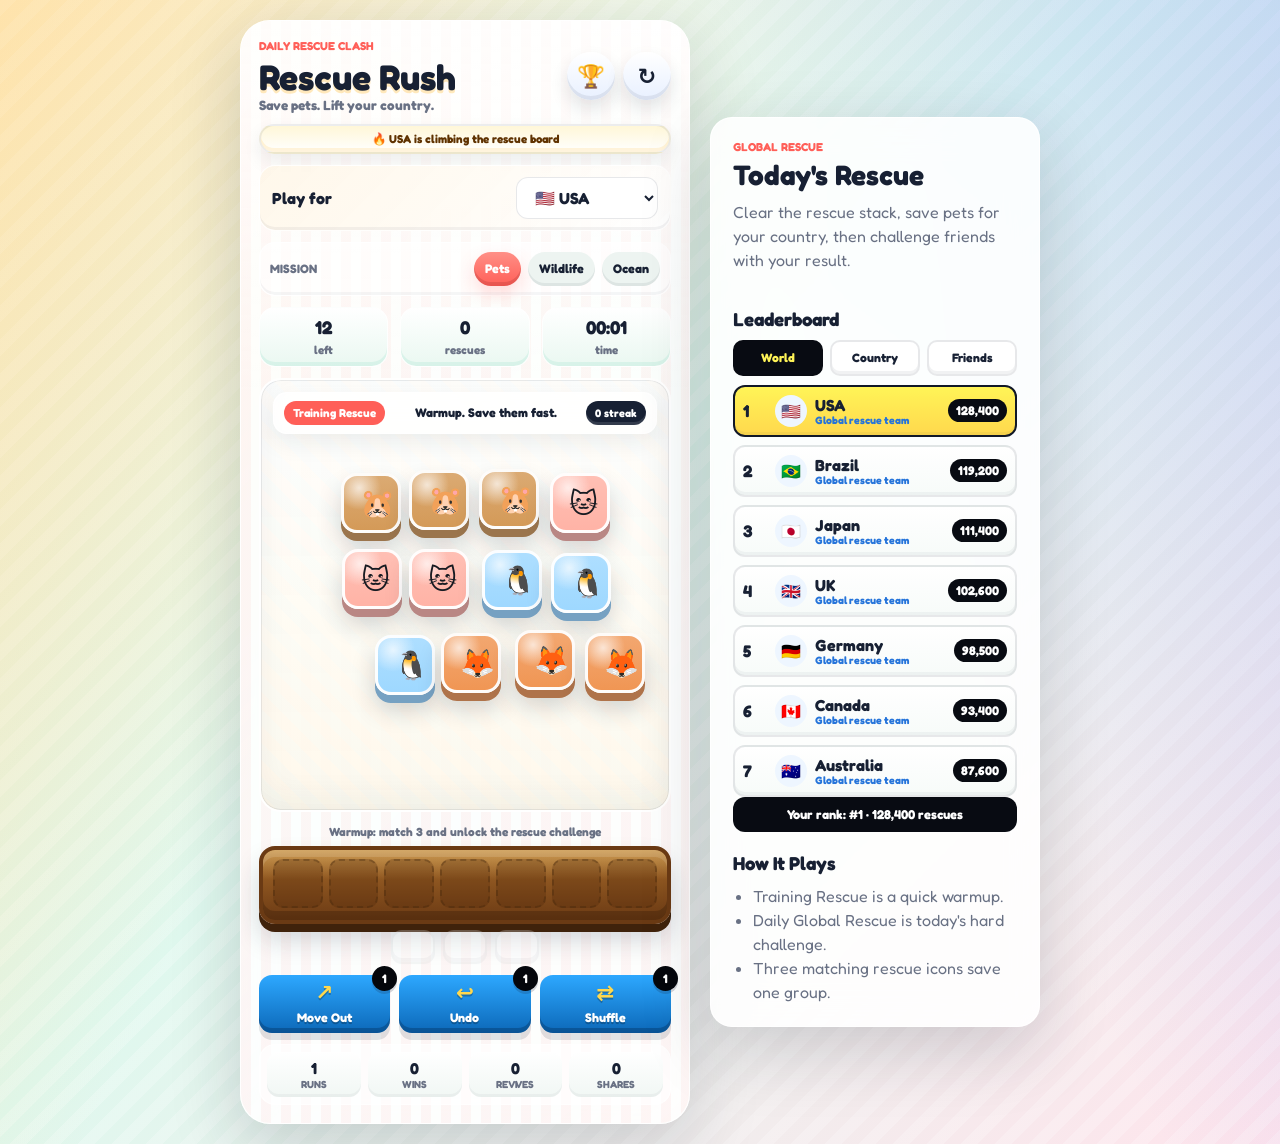
==== index.html @ b9430089 "Add viral rescue game mechanics" ====
<!doctype html>
<html lang="en">
  <head>
    <meta charset="UTF-8" />
    <meta name="viewport" content="width=device-width, initial-scale=1.0" />
    <title>Rescue Rush: Country Clash</title>
    <meta property="og:type" content="website" />
    <meta property="og:title" content="Rescue Rush: Country Clash 🐶🌍" />
    <meta
      property="og:description"
      content="Save the pets. Clear the rescue stack. Can your country rescue the most today?"
    />
    <meta property="og:image" content="https://snack-stack-country-clash.vercel.app/assets/og-preview.png" />
    <meta property="og:url" content="https://snack-stack-country-clash.vercel.app/" />
    <meta property="twitter:card" content="summary_large_image" />
    <meta name="apple-mobile-web-app-capable" content="yes" />
    <meta name="apple-mobile-web-app-status-bar-style" content="black-translucent" />
    <meta name="apple-mobile-web-app-title" content="Rescue Rush" />
    <meta name="theme-color" content="#34495e" />
    <link rel="manifest" href="manifest.webmanifest" />
    <link rel="icon" href="assets/icon.svg" type="image/svg+xml" />
    <link rel="apple-touch-icon" href="assets/icon.svg" />
    <link rel="preconnect" href="https://fonts.googleapis.com" />
    <link rel="preconnect" href="https://fonts.gstatic.com" crossorigin />
    <link href="https://fonts.googleapis.com/css2?family=Fredoka:wght@400;600;700&display=swap" rel="stylesheet" />
    <link rel="stylesheet" href="styles.css?v=15" />
  </head>
  <body>
    <main class="app-shell">
      <section class="screen game-screen" aria-label="Rescue Rush game">
        <header class="top-bar">
          <div class="brand-lockup">
            <p class="eyebrow">Daily Rescue Clash</p>
            <h1>Rescue Rush</h1>
            <p class="tagline">Save pets. Lift your country.</p>
          </div>
          <div class="header-actions">
            <button class="icon-button" id="panelButton" type="button" aria-label="Open leaderboard" title="Leaderboard">
              🏆
            </button>
            <button class="icon-button" id="resetButton" type="button" aria-label="Restart game" title="Restart">
              ↻
            </button>
          </div>
        </header>

        <div class="live-heat" id="socialHeat" aria-live="polite">
          <span>🔥 18,492 players joined today's rescue</span>
        </div>

        <section class="country-panel" aria-label="Choose your country">
          <label for="countrySelect">Play for</label>
          <select id="countrySelect">
            <option value="USA">🇺🇸 USA</option>
            <option value="UK">🇬🇧 UK</option>
            <option value="Canada">🇨🇦 Canada</option>
            <option value="Brazil">🇧🇷 Brazil</option>
            <option value="Japan">🇯🇵 Japan</option>
            <option value="Germany">🇩🇪 Germany</option>
            <option value="Australia">🇦🇺 Australia</option>
          </select>
        </section>

        <section class="preference-panel" aria-label="Choose your rescue mission">
          <span>Mission</span>
          <div class="theme-switcher" id="themeSwitcher">
            <button class="theme-chip active" type="button" data-theme="sweet">Pets</button>
            <button class="theme-chip" type="button" data-theme="fast">Wildlife</button>
            <button class="theme-chip" type="button" data-theme="coffee">Ocean</button>
          </div>
        </section>

        <section class="status-row" aria-label="Game status">
          <div>
            <span id="tilesLeft">0</span>
            <small>left</small>
          </div>
          <div>
            <span id="comboCount">0</span>
            <small>rescues</small>
          </div>
          <div>
            <span id="timer">00:00</span>
            <small>time</small>
          </div>
        </section>

        <section class="board-wrap">
          <div class="board-banner">
            <span id="levelBadge">Training Rescue</span>
            <strong id="boardMood">Rescue stack. Save them all.</strong>
            <em id="streakBadge">0 streak</em>
          </div>
          <div class="board" id="board" aria-label="Game board"></div>
          <div class="match-toast hidden" id="matchToast">Rescue +1</div>
        </section>

        <p class="tray-label" id="trayLabel">Match 3 rescue icons before the stretcher fills</p>
        <section class="tray" id="tray" aria-label="Rescue tray"></section>
        <section class="rescue-bench" id="rescueBench" aria-label="Moved out rescue icons"></section>

        <section class="actions">
          <button class="tool-button" id="moveOutButton" type="button"><span>↗</span>Move Out<em>1</em></button>
          <button class="tool-button" id="undoButton" type="button"><span>↩</span>Undo<em>1</em></button>
          <button class="tool-button" id="shuffleButton" type="button"><span>⇄</span>Shuffle<em>1</em></button>
        </section>

        <section class="metrics-strip" aria-label="Local test metrics">
          <div><strong id="metricRuns">0</strong><span>runs</span></div>
          <div><strong id="metricWins">0</strong><span>wins</span></div>
          <div><strong id="metricRevives">0</strong><span>revives</span></div>
          <div><strong id="metricShares">0</strong><span>shares</span></div>
        </section>
      </section>

      <aside class="screen side-screen" id="sidePanel" aria-label="Leaderboard and rules">
        <button class="drawer-close" id="panelCloseButton" type="button" aria-label="Close leaderboard">×</button>
        <section>
          <p class="eyebrow">Global Rescue</p>
          <h2>Today's Rescue</h2>
          <p class="compact-copy">
            Clear the rescue stack, save pets for your country, then challenge friends with your result.
          </p>
        </section>

        <section>
          <h3>Leaderboard</h3>
          <div class="leaderboard-tabs" id="leaderboardTabs">
            <button class="leader-tab active" type="button" data-board="world">World</button>
            <button class="leader-tab" type="button" data-board="country">Country</button>
            <button class="leader-tab" type="button" data-board="friends">Friends</button>
          </div>
          <ol class="leaderboard" id="leaderboard"></ol>
          <div class="player-rank" id="playerRank">You are climbing...</div>
        </section>

        <section>
          <h3>How It Plays</h3>
          <ul class="rules">
            <li>Training Rescue is a quick warmup.</li>
            <li>Daily Global Rescue is today's hard challenge.</li>
            <li>Three matching rescue icons save one group.</li>
          </ul>
        </section>
      </aside>
    </main>

    <div class="modal hidden" id="resultModal" role="dialog" aria-modal="true" aria-labelledby="resultTitle">
      <div class="modal-card">
        <p class="eyebrow" id="resultKicker">Run Complete</p>
        <h2 id="resultTitle">Nice run</h2>
        <p id="resultCopy"></p>
        <div class="result-stats" id="resultStats"></div>
        <pre id="shareText"></pre>
        <div class="modal-actions">
          <button id="reviveButton" class="btn-premium" type="button">🎬 Free Revive · Clear 3 Slots</button>
          <button id="copyButton" type="button">Copy</button>
          <button id="playAgainButton" type="button">Challenge Again</button>
        </div>
      </div>
    </div>
    <div class="modal hidden" id="toolModal" role="dialog" aria-modal="true" aria-labelledby="toolTitle">
      <div class="modal-card tool-card">
        <p class="eyebrow" id="toolKicker">Rescue Tool</p>
        <h2 id="toolTitle">Get one more save</h2>
        <p id="toolCopy"></p>
        <div class="tool-preview" id="toolPreview"></div>
        <div class="modal-actions">
          <button id="toolRewardButton" class="btn-premium" type="button">🎬 Watch Ad · Get Tool</button>
          <button id="toolShareButton" type="button">Share Instead</button>
          <button id="toolCloseButton" type="button">No Thanks</button>
        </div>
      </div>
    </div>
    <div class="drawer-backdrop hidden" id="drawerBackdrop"></div>

    <audio id="sndTap" src="assets/tap.wav" preload="auto"></audio>
    <audio id="sndMatch" src="assets/match.wav" preload="auto"></audio>
    <audio id="sndFail" src="assets/fail.wav" preload="auto"></audio>
    <script src="game.js?v=15"></script>
  </body>
</html>
---- styles.css ----
:root {
  color-scheme: light;
  --ink: #172033;
  --muted: #697184;
  --paper: #fff7e9;
  --panel: #ffffff;
  --line: rgba(23, 32, 51, 0.11);
  --mint: #4ec4a0;
  --tomato: #ff5f58;
  --blue: #5577ff;
  --grape: #8b5cf6;
  --gold: #ffc247;
  --shadow: 0 22px 70px rgba(22, 30, 46, 0.18);
  font-family:
    "Fredoka", Inter, ui-sans-serif, system-ui, -apple-system, BlinkMacSystemFont, "Segoe UI", sans-serif;
}

* {
  box-sizing: border-box;
}

body {
  min-height: 100vh;
  margin: 0;
  background:
    linear-gradient(115deg, rgba(255, 194, 71, 0.3), transparent 34%),
    linear-gradient(245deg, rgba(85, 119, 255, 0.22), transparent 36%),
    repeating-linear-gradient(135deg, rgba(255, 255, 255, 0.22) 0 12px, transparent 12px 24px),
    linear-gradient(135deg, #fff1d6 0%, #dff8ee 46%, #ffe4ec 100%);
  color: var(--ink);
}

button,
select {
  font: inherit;
}

button {
  border: 0;
  border-radius: 12px;
  background: var(--ink);
  color: white;
  cursor: pointer;
  min-height: 42px;
  padding: 0 16px;
  font-weight: 800;
}

button:active {
  transform: translateY(1px);
}

.app-shell {
  width: min(860px, 100%);
  min-height: 100vh;
  margin: 0 auto;
  padding: 20px;
  display: grid;
  grid-template-columns: minmax(320px, 450px) minmax(280px, 330px);
  gap: 20px;
  align-items: center;
  justify-content: center;
}

.screen {
  background: rgba(255, 255, 255, 0.88);
  border: 1px solid rgba(255, 255, 255, 0.96);
  box-shadow: var(--shadow);
  backdrop-filter: blur(18px);
}

.game-screen {
  width: min(450px, 100%);
  min-height: 730px;
  border-radius: 30px;
  padding: 18px;
  display: flex;
  flex-direction: column;
  gap: 11px;
  position: relative;
  overflow: hidden;
}

.game-screen::before {
  content: "";
  position: absolute;
  inset: 0;
  background:
    linear-gradient(180deg, rgba(255, 255, 255, 0.72), transparent 34%),
    repeating-linear-gradient(90deg, rgba(255, 95, 88, 0.05) 0 10px, transparent 10px 20px);
  pointer-events: none;
}

.side-screen {
  border-radius: 22px;
  padding: 22px;
  display: grid;
  gap: 20px;
  position: relative;
}

.game-screen > *,
.side-screen > * {
  position: relative;
}

.top-bar,
.country-panel,
.preference-panel,
.status-row,
.actions,
.modal-actions {
  display: flex;
  align-items: center;
  justify-content: space-between;
  gap: 12px;
}

.header-actions {
  display: flex;
  gap: 8px;
  align-items: center;
}

.eyebrow {
  margin: 0 0 4px;
  color: var(--tomato);
  font-size: 0.72rem;
  font-weight: 900;
  letter-spacing: 0;
  text-transform: uppercase;
}

h1,
h2,
h3,
p {
  margin-top: 0;
}

h1 {
  margin-bottom: 0;
  font-size: 2.22rem;
  line-height: 1;
  letter-spacing: 0;
  text-shadow: 0 3px 0 rgba(255, 194, 71, 0.36);
}

h2 {
  margin-bottom: 8px;
  font-size: 1.75rem;
}

h3 {
  margin-bottom: 10px;
}

.compact-copy,
.rules {
  color: var(--muted);
  line-height: 1.5;
}

.brand-lockup {
  display: grid;
  gap: 2px;
}

.tagline {
  margin: 0;
  color: var(--muted);
  font-weight: 800;
  font-size: 0.84rem;
}

.live-heat {
  min-height: 30px;
  border: 2px solid rgba(23, 32, 51, 0.08);
  border-radius: 999px;
  background: linear-gradient(180deg, #fff7d8, #ffffff);
  box-shadow: inset 0 -4px 0 rgba(255, 194, 71, 0.18), 0 8px 18px rgba(23, 32, 51, 0.08);
  color: #5f3200;
  display: grid;
  place-items: center;
  font-size: 0.72rem;
  font-weight: 950;
}

.live-heat.pop {
  animation: badge-pop 420ms ease-out;
}

.icon-button {
  width: 48px;
  min-height: 48px;
  padding: 0;
  border-radius: 50%;
  background: linear-gradient(180deg, #ffffff, #e8f0ff);
  box-shadow: inset 0 -4px 0 rgba(23, 32, 51, 0.08), 0 9px 18px rgba(23, 32, 51, 0.12);
  color: var(--ink);
  font-size: 1.4rem;
}

.drawer-close {
  display: none;
}

.country-panel {
  padding: 11px 12px;
  border: 1px solid rgba(255, 255, 255, 0.86);
  border-radius: 16px;
  background: linear-gradient(135deg, rgba(255, 247, 233, 0.95), rgba(255, 255, 255, 0.9));
  box-shadow: inset 0 -3px 0 rgba(23, 32, 51, 0.05);
  font-weight: 800;
}

.preference-panel {
  padding: 9px 10px;
  border-radius: 16px;
  background: rgba(255, 255, 255, 0.58);
  border: 1px solid rgba(255, 255, 255, 0.86);
  box-shadow: inset 0 -3px 0 rgba(23, 32, 51, 0.04);
}

.preference-panel span {
  color: var(--muted);
  font-size: 0.76rem;
  font-weight: 900;
  text-transform: uppercase;
}

.theme-switcher {
  min-width: 0;
  display: flex;
  gap: 7px;
  justify-content: flex-end;
  flex-wrap: wrap;
}

.theme-chip {
  min-height: 34px;
  border-radius: 999px;
  padding: 0 11px;
  background: #edf4f1;
  color: var(--ink);
  box-shadow: inset 0 -3px 0 rgba(23, 32, 51, 0.07);
  font-size: 0.78rem;
}

.theme-chip.active {
  background: linear-gradient(180deg, #ff8f86, var(--tomato));
  color: white;
  box-shadow: inset 0 -4px 0 rgba(111, 24, 24, 0.16), 0 8px 18px rgba(255, 95, 88, 0.22);
}

.country-panel select {
  border: 1px solid rgba(23, 32, 51, 0.1);
  border-radius: 12px;
  background: white;
  color: var(--ink);
  min-height: 42px;
  padding: 0 14px;
  font-weight: 800;
}

.status-row {
  display: grid;
  grid-template-columns: repeat(3, 1fr);
}

.status-row div {
  border-radius: 16px;
  background: linear-gradient(180deg, #ffffff, #eaf8f1);
  border: 1px solid rgba(255, 255, 255, 0.86);
  box-shadow: inset 0 -4px 0 rgba(78, 196, 160, 0.12);
  padding: 8px 6px;
  text-align: center;
}

.status-row span {
  display: block;
  font-size: 1.15rem;
  font-weight: 900;
}

.status-row small {
  color: var(--muted);
  font-size: 0.72rem;
  font-weight: 800;
}

.board-wrap {
  flex: 1;
  min-height: 0;
  border-radius: 22px;
  background:
    linear-gradient(180deg, rgba(255, 255, 255, 0.9), rgba(255, 250, 239, 0.86)),
    repeating-linear-gradient(45deg, rgba(255, 194, 71, 0.2) 0 12px, rgba(78, 196, 160, 0.16) 12px 24px);
  border: 2px solid rgba(255, 255, 255, 0.96);
  box-shadow:
    inset 0 0 0 1px rgba(23, 32, 51, 0.08),
    inset 0 -14px 30px rgba(23, 32, 51, 0.05);
  overflow: hidden;
  position: relative;
}

.board-wrap.matching {
  animation: board-bump 260ms ease-out;
}

.board {
  position: relative;
  width: 100%;
  height: 100%;
  min-height: 430px;
  padding-top: 38px;
}

.board-banner {
  position: absolute;
  top: 12px;
  left: 12px;
  right: 12px;
  z-index: 20;
  display: flex;
  align-items: center;
  justify-content: space-between;
  gap: 10px;
  border-radius: 14px;
  background: rgba(255, 255, 255, 0.78);
  border: 1px solid rgba(255, 255, 255, 0.95);
  box-shadow: 0 8px 24px rgba(23, 32, 51, 0.08);
  padding: 8px 10px;
  backdrop-filter: blur(12px);
}

.board-banner span {
  border-radius: 999px;
  background: var(--tomato);
  color: white;
  padding: 5px 9px;
  font-size: 0.72rem;
  font-weight: 900;
}

.board-banner strong {
  min-width: 0;
  color: var(--ink);
  font-size: 0.78rem;
  line-height: 1.1;
}

.board-banner em {
  flex: 0 0 auto;
  border-radius: 999px;
  background: #172033;
  color: white;
  padding: 5px 9px;
  font-size: 0.68rem;
  font-style: normal;
  font-weight: 900;
  box-shadow: inset 0 -3px 0 rgba(255, 255, 255, 0.12);
}

.board-banner em.hot {
  background: linear-gradient(180deg, #8b5cf6, #5577ff);
  animation: badge-pop 420ms ease-out;
}

.tile {
  position: absolute;
  width: 60px;
  height: 60px;
  border: 3px solid rgba(255, 255, 255, 0.96);
  border-radius: 16px;
  display: grid;
  place-items: center;
  background:
    radial-gradient(circle at 28% 22%, rgba(255, 255, 255, 0.72), transparent 22px),
    linear-gradient(180deg, color-mix(in srgb, var(--tile-color), #ffffff 16%), var(--tile-color));
  box-shadow:
    0 8px 0 color-mix(in srgb, var(--tile-color), #172033 30%),
    0 15px 24px rgba(29, 39, 54, 0.2);
  color: #171b22;
  font-size: 1.75rem;
  user-select: none;
  transition:
    transform 160ms ease,
    opacity 160ms ease,
    filter 160ms ease,
    box-shadow 160ms ease;
}

.tile.picked {
  animation: picked 220ms ease-out;
}

.tile:not(.blocked) {
  cursor: pointer;
}

.tile:not(.blocked):hover {
  transform: translateY(-6px) scale(1.04) rotate(-1deg);
}

.tile.blocked {
  filter: saturate(0.5);
  opacity: 0.38;
}

.tile.hint {
  animation: pulse 700ms ease-in-out 2;
}

.tile.hot {
  animation: hot-tile 1250ms ease-in-out infinite;
}

.tile.endgame {
  opacity: 1;
  filter: saturate(1.08);
  transform: scale(1.04);
}

.match-toast {
  position: absolute;
  left: 50%;
  bottom: 104px;
  z-index: 40;
  transform: translateX(-50%);
  border-radius: 999px;
  background: linear-gradient(180deg, #ffffff, #fff3cf);
  color: #5f3200;
  box-shadow: 0 12px 30px rgba(23, 32, 51, 0.16);
  border: 1px solid rgba(255, 255, 255, 0.9);
  padding: 9px 16px;
  font-weight: 950;
  pointer-events: none;
  animation: toast-pop 900ms ease both;
}

.match-toast.hidden {
  display: none;
}

.burst {
  position: absolute;
  left: 50%;
  top: 56%;
  z-index: 35;
  transform: translate(-50%, -50%);
  pointer-events: none;
  font-size: 1.3rem;
  animation: burst-float 720ms ease-out forwards;
}

.tray {
  min-height: 78px;
  border: 4px solid #6a3a14;
  border-radius: 16px;
  background:
    linear-gradient(180deg, rgba(255, 222, 139, 0.42), transparent 42%),
    linear-gradient(180deg, #a86b2a, #6b3a14);
  padding: 9px 10px;
  display: grid;
  grid-template-columns: repeat(7, 1fr);
  gap: 6px;
  box-shadow:
    inset 0 7px 0 rgba(255, 255, 255, 0.12),
    inset 0 -9px 0 rgba(42, 20, 4, 0.28),
    0 8px 0 #3f220b,
    0 16px 26px rgba(23, 32, 51, 0.18);
  transition:
    border-color 180ms ease,
    box-shadow 180ms ease,
    transform 180ms ease;
}

.tray.warm {
  border-color: rgba(255, 194, 71, 0.72);
  box-shadow: inset 0 4px 18px rgba(23, 32, 51, 0.06), 0 0 0 4px rgba(255, 194, 71, 0.18);
}

.tray.danger {
  border-color: rgba(255, 95, 88, 0.85);
  box-shadow: inset 0 4px 18px rgba(23, 32, 51, 0.06), 0 0 0 5px rgba(255, 95, 88, 0.18);
  animation: tray-warning 760ms ease-in-out infinite;
}

.tray-label {
  margin: 1px 2px -4px;
  color: var(--muted);
  font-size: 0.74rem;
  font-weight: 900;
  text-align: center;
}

.tray-slot {
  min-width: 0;
  border: 2px dashed rgba(63, 34, 11, 0.32);
  border-radius: 10px;
  background: rgba(74, 35, 8, 0.26);
  display: grid;
  place-items: center;
  aspect-ratio: 1;
}

.tray-tile {
  width: 100%;
  height: 100%;
  border-radius: 12px;
  display: grid;
  place-items: center;
  background:
    radial-gradient(circle at 30% 22%, rgba(255, 255, 255, 0.72), transparent 18px),
    var(--tile-color);
  box-shadow: inset 0 -4px 0 rgba(23, 32, 51, 0.12);
  font-size: 1.45rem;
  font-weight: 900;
}

.rescue-bench {
  min-height: 34px;
  margin-top: -5px;
  display: grid;
  grid-template-columns: repeat(3, 44px);
  justify-content: center;
  gap: 8px;
  opacity: 0.42;
}

.rescue-bench.active {
  opacity: 1;
}

.bench-slot {
  width: 44px;
  height: 34px;
  border-radius: 11px;
  border: 2px solid rgba(23, 32, 51, 0.1);
  background: rgba(255, 255, 255, 0.64);
  display: grid;
  place-items: center;
  box-shadow: inset 0 -4px 0 rgba(23, 32, 51, 0.08);
  font-size: 1.25rem;
}

.actions {
  display: grid;
  grid-template-columns: repeat(3, 1fr);
  gap: 9px;
}

.tool-button {
  min-height: 58px;
  padding: 5px 4px;
  border-radius: 13px;
  background: linear-gradient(180deg, #2da8ff, #0c68b8);
  box-shadow: inset 0 -5px 0 rgba(0, 42, 83, 0.34), 0 7px 0 rgba(23, 32, 51, 0.12);
  display: grid;
  place-items: center;
  gap: 1px;
  font-size: 0.78rem;
  text-shadow: 0 2px 0 rgba(0, 0, 0, 0.24);
  position: relative;
}

.tool-button span {
  font-size: 1.35rem;
  line-height: 1;
  color: #ffd84d;
}

.tool-button em {
  position: absolute;
  top: -9px;
  right: -7px;
  width: 25px;
  height: 25px;
  display: grid;
  place-items: center;
  border-radius: 50%;
  background: #05070c;
  color: white;
  font-size: 0.76rem;
  font-style: normal;
  box-shadow: 0 3px 0 rgba(23, 32, 51, 0.18);
}

.tool-button.empty {
  filter: saturate(0.68);
}

.metrics-strip {
  display: grid;
  grid-template-columns: repeat(4, 1fr);
  gap: 7px;
  border-radius: 16px;
  background: rgba(255, 255, 255, 0.62);
  border: 1px solid rgba(255, 255, 255, 0.86);
  padding: 7px;
}

.metrics-strip div {
  min-width: 0;
  border-radius: 12px;
  background: linear-gradient(180deg, #ffffff, #f1f7f4);
  padding: 7px 4px;
  text-align: center;
  box-shadow: inset 0 -3px 0 rgba(23, 32, 51, 0.04);
}

.metrics-strip strong {
  display: block;
  font-size: 0.98rem;
}

.metrics-strip span {
  display: block;
  color: var(--muted);
  font-size: 0.64rem;
  font-weight: 950;
  text-transform: uppercase;
}

.leaderboard-tabs {
  display: grid;
  grid-template-columns: repeat(3, 1fr);
  gap: 7px;
  margin-bottom: 9px;
}

.leader-tab {
  min-height: 36px;
  padding: 0 8px;
  border: 2px solid rgba(23, 32, 51, 0.1);
  border-radius: 10px;
  background: white;
  color: var(--ink);
  box-shadow: inset 0 -3px 0 rgba(23, 32, 51, 0.06);
  font-size: 0.76rem;
}

.leader-tab.active {
  background: #080b12;
  color: #fff457;
  border-color: #080b12;
}

.leaderboard {
  display: grid;
  gap: 8px;
  margin: 0;
  padding: 0;
  list-style: none;
}

.leaderboard li {
  display: grid;
  grid-template-columns: 1fr auto;
  gap: 10px;
  border: 2px solid rgba(23, 32, 51, 0.1);
  border-radius: 12px;
  padding: 8px;
  background: linear-gradient(180deg, white, #f7fbf9);
  box-shadow: inset 0 -3px 0 rgba(23, 32, 51, 0.04);
  font-weight: 850;
}

.leaderboard li.you {
  background: linear-gradient(180deg, #fff457, #ffd84d);
  border-color: #111827;
}

.leaderboard strong {
  min-width: 0;
  display: grid;
  grid-template-columns: 26px 34px 1fr;
  align-items: center;
  gap: 6px;
}

.leaderboard b {
  font-size: 1.05rem;
}

.leaderboard i {
  width: 32px;
  height: 32px;
  display: grid;
  place-items: center;
  border-radius: 50%;
  background: #eef6ff;
  font-style: normal;
}

.leaderboard small {
  display: block;
  color: #2574da;
  font-size: 0.66rem;
  line-height: 1.1;
}

.leaderboard em {
  align-self: center;
  border-radius: 999px;
  background: #080b12;
  color: white;
  padding: 4px 8px;
  font-style: normal;
  font-size: 0.78rem;
}

.player-rank {
  border-radius: 12px;
  background: #080b12;
  color: white;
  padding: 10px 12px;
  font-size: 0.8rem;
  font-weight: 900;
  text-align: center;
}

.rules {
  margin: 0;
  padding-left: 20px;
}

.modal {
  position: fixed;
  inset: 0;
  z-index: 120;
  background: rgba(18, 24, 34, 0.48);
  display: grid;
  place-items: center;
  padding: 18px;
}

.modal.hidden {
  display: none;
}

.modal-card {
  width: min(420px, 100%);
  border-radius: 22px;
  background: white;
  box-shadow: var(--shadow);
  padding: 22px;
  border: 1px solid rgba(255, 255, 255, 0.9);
}

.tool-card {
  border: 4px solid #111827;
}

.tool-preview {
  min-height: 72px;
  margin: 12px 0;
  border-radius: 16px;
  background: linear-gradient(180deg, #fff7d8, #ffffff);
  border: 2px solid rgba(23, 32, 51, 0.12);
  display: grid;
  place-items: center;
  color: #111827;
  font-size: 1.4rem;
  font-weight: 950;
}

.modal-card pre {
  overflow: auto;
  white-space: pre-wrap;
  border-radius: 10px;
  background: #f1f5f4;
  padding: 12px;
  color: #1d2736;
  font: 800 0.9rem/1.45 ui-monospace, SFMono-Regular, Menlo, Consolas, monospace;
}

.result-stats {
  display: grid;
  grid-template-columns: repeat(3, 1fr);
  gap: 8px;
  margin: 12px 0;
}

.result-stats div {
  border-radius: 12px;
  background: linear-gradient(180deg, #ffffff, #edf7f2);
  border: 1px solid rgba(23, 32, 51, 0.08);
  padding: 9px 6px;
  text-align: center;
}

.result-stats strong {
  display: block;
  font-size: 1rem;
}

.result-stats span {
  color: var(--muted);
  font-size: 0.7rem;
  font-weight: 900;
}

.modal-actions {
  display: grid;
  grid-template-columns: 1fr 1fr;
}

.btn-premium {
  grid-column: 1 / -1;
  min-height: 50px;
  background: linear-gradient(180deg, #ffdf76, #ff8f43);
  color: #251205;
  box-shadow: inset 0 -5px 0 rgba(116, 53, 0, 0.2), 0 12px 26px rgba(255, 143, 67, 0.25);
}

.btn-premium:disabled {
  cursor: wait;
  filter: saturate(0.7);
  opacity: 0.86;
}

.drawer-backdrop {
  display: none;
}

@keyframes pulse {
  50% {
    transform: translateY(-7px) scale(1.08);
    box-shadow: 0 0 0 5px rgba(240, 108, 85, 0.22), 0 15px 28px rgba(29, 39, 54, 0.2);
  }
}

@keyframes hot-tile {
  0%,
  100% {
    transform: translateY(0) scale(1);
    box-shadow:
      0 8px 0 color-mix(in srgb, var(--tile-color), #172033 30%),
      0 15px 24px rgba(29, 39, 54, 0.2);
  }
  50% {
    transform: translateY(-7px) scale(1.06);
    box-shadow:
      0 8px 0 color-mix(in srgb, var(--tile-color), #172033 30%),
      0 0 0 5px rgba(255, 194, 71, 0.32),
      0 18px 30px rgba(29, 39, 54, 0.2);
  }
}

@keyframes tray-warning {
  50% {
    transform: translateY(-1px);
  }
}

@keyframes badge-pop {
  35% {
    transform: scale(1.12);
  }
}

@keyframes picked {
  40% {
    transform: translateY(-8px) scale(1.12);
  }
}

@keyframes toast-pop {
  0% {
    opacity: 0;
    transform: translate(-50%, 12px) scale(0.86);
  }
  18%,
  70% {
    opacity: 1;
    transform: translate(-50%, 0) scale(1);
  }
  100% {
    opacity: 0;
    transform: translate(-50%, -14px) scale(0.96);
  }
}

@keyframes board-bump {
  35% {
    transform: scale(1.012);
  }
}

@keyframes burst-float {
  0% {
    opacity: 0;
    transform: translate(-50%, 8px) scale(0.6) rotate(-8deg);
  }
  22% {
    opacity: 1;
  }
  100% {
    opacity: 0;
    transform: translate(calc(-50% + var(--burst-x)), -82px) scale(1.16) rotate(16deg);
  }
}

@media (max-width: 820px) {
  .app-shell {
    min-height: auto;
    padding: 10px;
    grid-template-columns: 1fr;
    align-items: start;
    justify-items: center;
  }

  .game-screen {
    min-height: calc(100vh - 20px);
    border-radius: 20px;
    gap: 8px;
  }

  .board {
    min-height: 350px;
  }

  .metrics-strip {
    display: none;
  }

  .tray {
    min-height: 68px;
    padding: 7px 8px;
  }

  .tool-button {
    min-height: 52px;
  }

  .side-screen {
    position: fixed;
    inset: auto 10px 10px 10px;
    z-index: 80;
    max-height: min(72vh, 620px);
    overflow: auto;
    border-radius: 20px;
    transform: translateY(calc(100% + 24px));
    transition: transform 220ms ease;
  }

  .side-screen.open {
    transform: translateY(0);
  }

  .drawer-close {
    position: absolute;
    top: 12px;
    right: 12px;
    display: grid;
    place-items: center;
    width: 38px;
    min-height: 38px;
    padding: 0;
    border-radius: 50%;
    background: #eef4f1;
    color: var(--ink);
    font-size: 1.4rem;
  }

  .drawer-backdrop {
    position: fixed;
    inset: 0;
    z-index: 70;
    display: block;
    background: rgba(18, 24, 34, 0.34);
  }

  .drawer-backdrop.hidden {
    display: none;
  }
}

@media (max-width: 390px) {
  .game-screen {
    padding: 12px;
  }

  h1 {
    font-size: 1.65rem;
  }

  .tile {
    width: 50px;
    height: 50px;
    font-size: 1.45rem;
  }

  .preference-panel {
    align-items: flex-start;
    flex-direction: column;
  }

  .theme-switcher {
    width: 100%;
    justify-content: flex-start;
  }
}
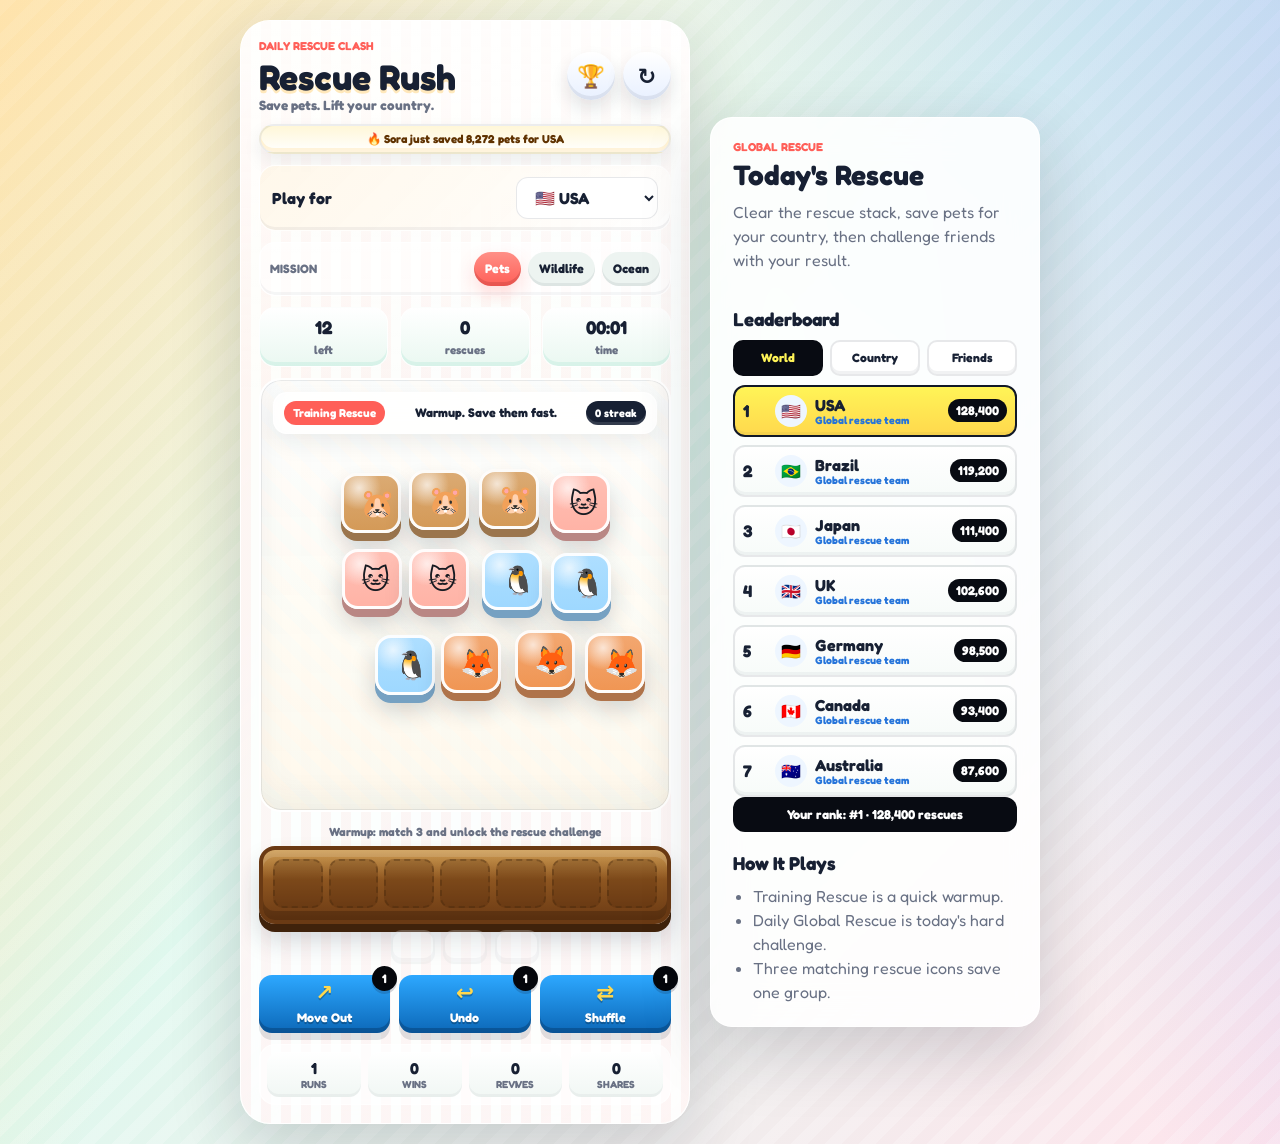
==== commit c64d8ff7: "Make daily rescue level much harder" ====
--- a/index.html
+++ b/index.html
@@ -23,7 +23,7 @@
     <link rel="preconnect" href="https://fonts.googleapis.com" />
     <link rel="preconnect" href="https://fonts.gstatic.com" crossorigin />
     <link href="https://fonts.googleapis.com/css2?family=Fredoka:wght@400;600;700&display=swap" rel="stylesheet" />
-    <link rel="stylesheet" href="styles.css?v=15" />
+    <link rel="stylesheet" href="styles.css?v=16" />
   </head>
   <body>
     <main class="app-shell">
@@ -177,6 +177,6 @@
     <audio id="sndTap" src="assets/tap.wav" preload="auto"></audio>
     <audio id="sndMatch" src="assets/match.wav" preload="auto"></audio>
     <audio id="sndFail" src="assets/fail.wav" preload="auto"></audio>
-    <script src="game.js?v=15"></script>
+    <script src="game.js?v=16"></script>
   </body>
 </html>
--- a/styles.css
+++ b/styles.css
@@ -422,6 +422,22 @@
   transform: scale(1.04);
 }
 
+.hard-board .tile {
+  width: 52px;
+  height: 52px;
+  border-radius: 13px;
+  font-size: 1.42rem;
+  border-width: 2px;
+  box-shadow:
+    0 7px 0 color-mix(in srgb, var(--tile-color), #172033 34%),
+    0 12px 18px rgba(29, 39, 54, 0.2);
+}
+
+.hard-board .tile.blocked {
+  opacity: 0.5;
+  filter: saturate(0.45) brightness(0.82);
+}
+
 .match-toast {
   position: absolute;
   left: 50%;
@@ -919,7 +935,7 @@
   }
 
   .board {
-    min-height: 350px;
+    min-height: 390px;
   }
 
   .metrics-strip {
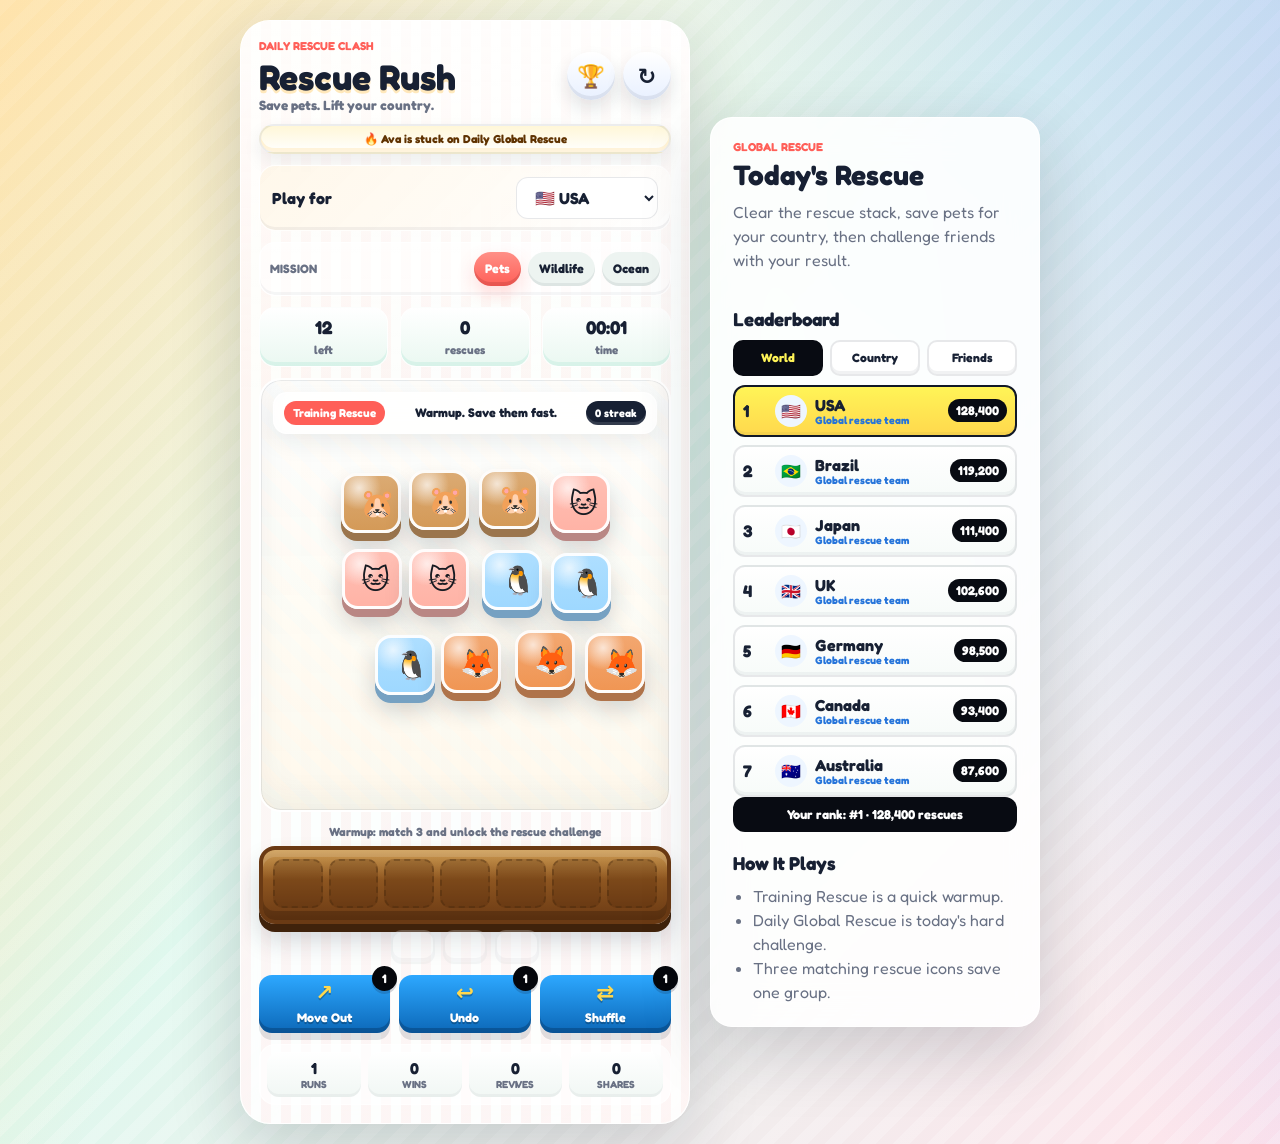
==== commit 4ee1cf9d: "Bury matches deeper in daily rescue" ====
--- a/index.html
+++ b/index.html
@@ -23,7 +23,7 @@
     <link rel="preconnect" href="https://fonts.googleapis.com" />
     <link rel="preconnect" href="https://fonts.gstatic.com" crossorigin />
     <link href="https://fonts.googleapis.com/css2?family=Fredoka:wght@400;600;700&display=swap" rel="stylesheet" />
-    <link rel="stylesheet" href="styles.css?v=16" />
+    <link rel="stylesheet" href="styles.css?v=17" />
   </head>
   <body>
     <main class="app-shell">
@@ -177,6 +177,6 @@
     <audio id="sndTap" src="assets/tap.wav" preload="auto"></audio>
     <audio id="sndMatch" src="assets/match.wav" preload="auto"></audio>
     <audio id="sndFail" src="assets/fail.wav" preload="auto"></audio>
-    <script src="game.js?v=16"></script>
+    <script src="game.js?v=17"></script>
   </body>
 </html>
--- a/styles.css
+++ b/styles.css
@@ -423,10 +423,10 @@
 }
 
 .hard-board .tile {
-  width: 52px;
-  height: 52px;
-  border-radius: 13px;
-  font-size: 1.42rem;
+  width: 48px;
+  height: 48px;
+  border-radius: 12px;
+  font-size: 1.3rem;
   border-width: 2px;
   box-shadow:
     0 7px 0 color-mix(in srgb, var(--tile-color), #172033 34%),
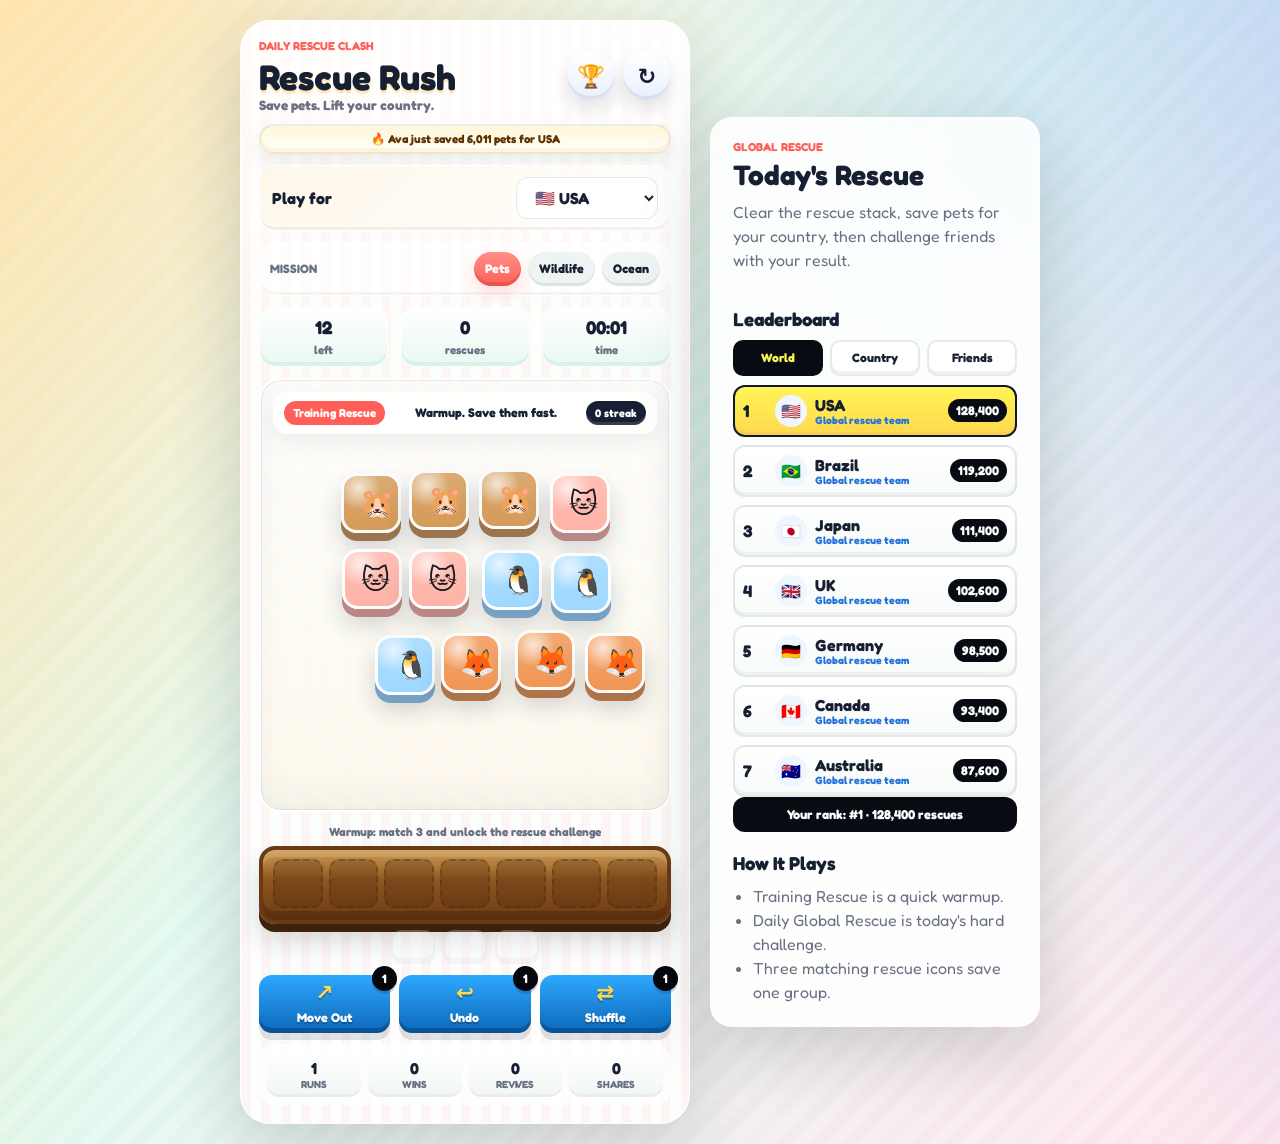
==== commit 2ce522ad: "Add TikTok test analytics hooks" ====
--- a/index.html
+++ b/index.html
@@ -23,7 +23,16 @@
     <link rel="preconnect" href="https://fonts.googleapis.com" />
     <link rel="preconnect" href="https://fonts.gstatic.com" crossorigin />
     <link href="https://fonts.googleapis.com/css2?family=Fredoka:wght@400;600;700&display=swap" rel="stylesheet" />
-    <link rel="stylesheet" href="styles.css?v=17" />
+    <link rel="stylesheet" href="styles.css?v=18" />
+    <script>
+      window.RESCUE_ANALYTICS_CONFIG = {
+        posthogKey: "",
+        posthogHost: "https://us.i.posthog.com",
+        tiktokPixelId: "",
+        debug: true
+      };
+    </script>
+    <script src="analytics.js?v=18"></script>
   </head>
   <body>
     <main class="app-shell">
@@ -177,6 +186,6 @@
     <audio id="sndTap" src="assets/tap.wav" preload="auto"></audio>
     <audio id="sndMatch" src="assets/match.wav" preload="auto"></audio>
     <audio id="sndFail" src="assets/fail.wav" preload="auto"></audio>
-    <script src="game.js?v=17"></script>
+    <script src="game.js?v=18"></script>
   </body>
 </html>
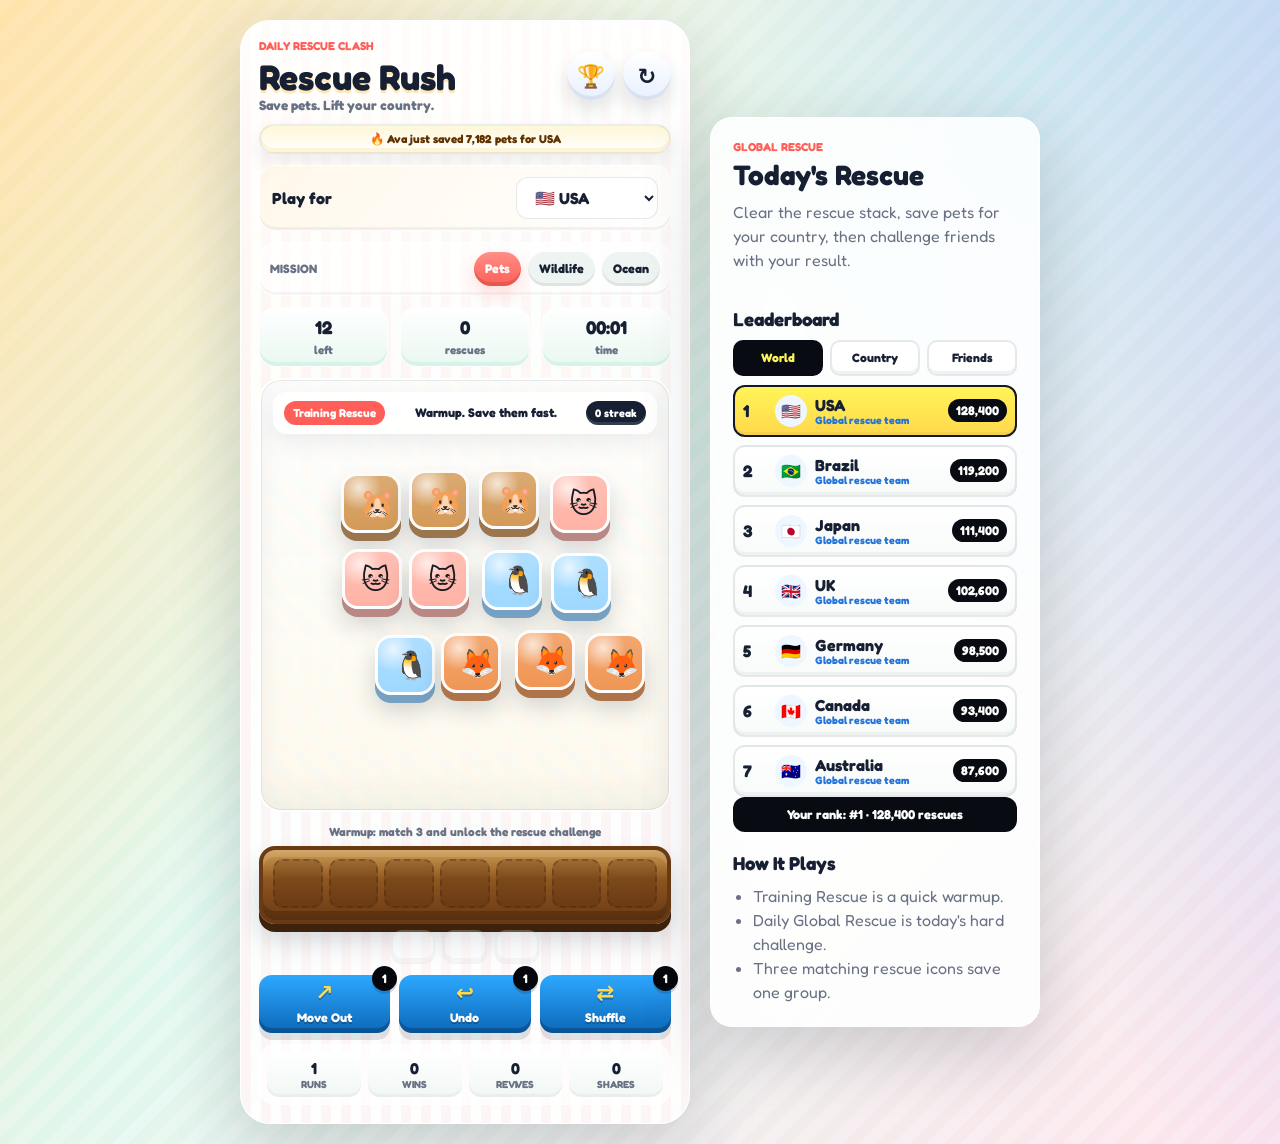
==== commit 285c36a9: "Connect PostHog project analytics" ====
--- a/index.html
+++ b/index.html
@@ -23,16 +23,16 @@
     <link rel="preconnect" href="https://fonts.googleapis.com" />
     <link rel="preconnect" href="https://fonts.gstatic.com" crossorigin />
     <link href="https://fonts.googleapis.com/css2?family=Fredoka:wght@400;600;700&display=swap" rel="stylesheet" />
-    <link rel="stylesheet" href="styles.css?v=18" />
+    <link rel="stylesheet" href="styles.css?v=19" />
     <script>
       window.RESCUE_ANALYTICS_CONFIG = {
-        posthogKey: "",
+        posthogKey: "phc_osWViRNHhXMHtS8t7Vt8V2jSW775iNpFBtxZz7qWJ2Pt",
         posthogHost: "https://us.i.posthog.com",
         tiktokPixelId: "",
         debug: true
       };
     </script>
-    <script src="analytics.js?v=18"></script>
+    <script src="analytics.js?v=19"></script>
   </head>
   <body>
     <main class="app-shell">
@@ -186,6 +186,6 @@
     <audio id="sndTap" src="assets/tap.wav" preload="auto"></audio>
     <audio id="sndMatch" src="assets/match.wav" preload="auto"></audio>
     <audio id="sndFail" src="assets/fail.wav" preload="auto"></audio>
-    <script src="game.js?v=18"></script>
+    <script src="game.js?v=19"></script>
   </body>
 </html>
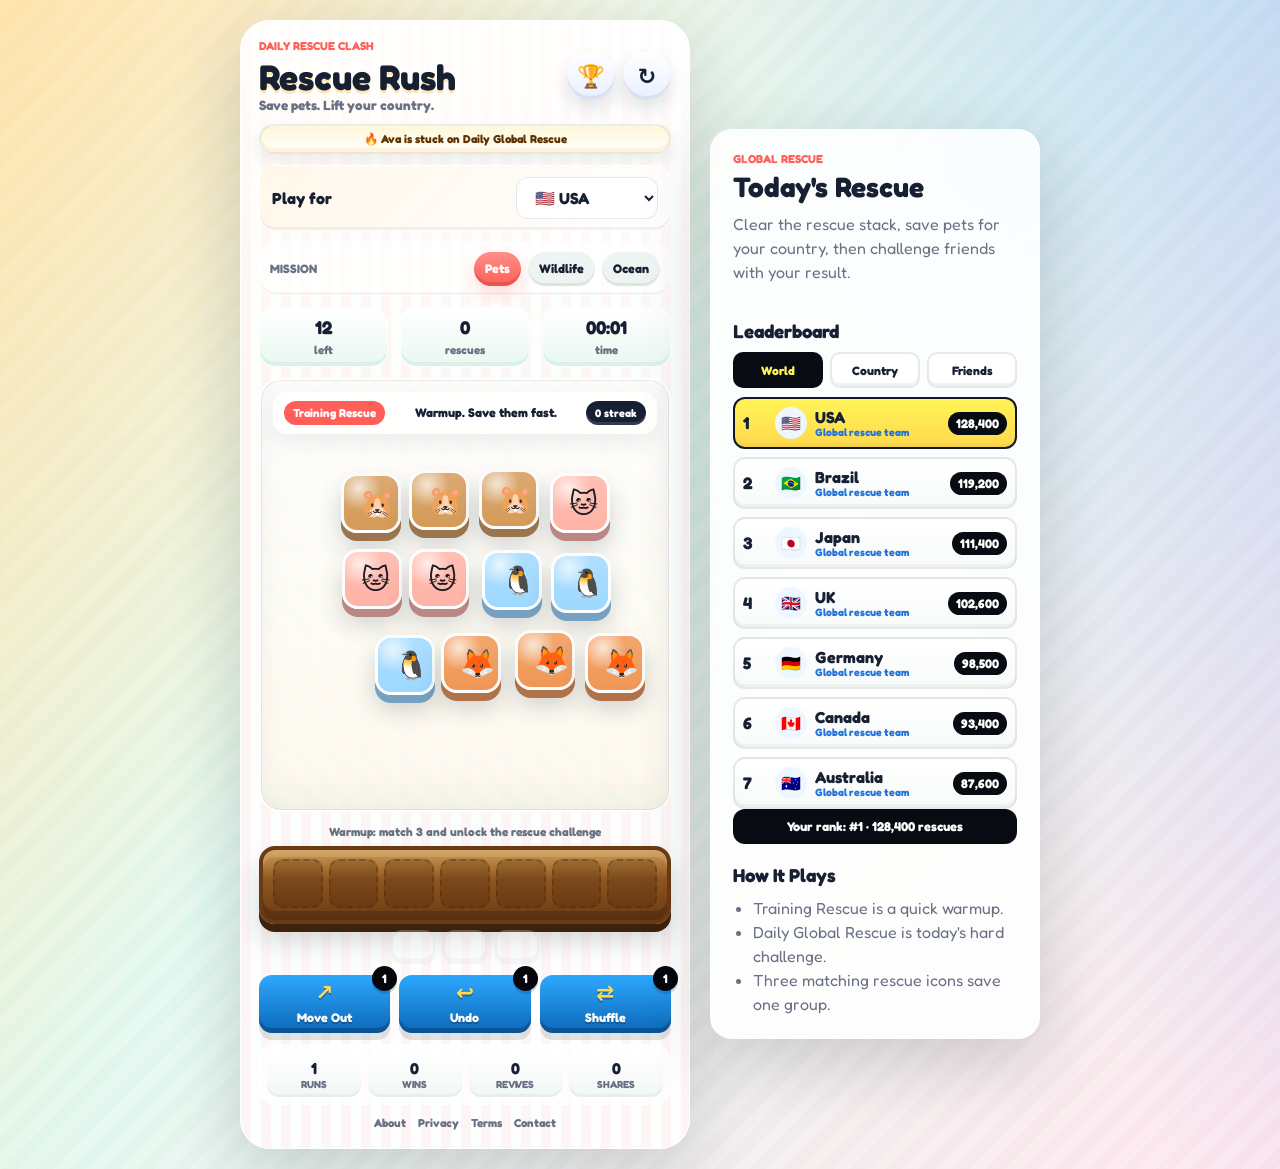
==== commit 9eee454a: "Add rewarded ad adapter and policy pages" ====
--- a/index.html
+++ b/index.html
@@ -23,7 +23,7 @@
     <link rel="preconnect" href="https://fonts.googleapis.com" />
     <link rel="preconnect" href="https://fonts.gstatic.com" crossorigin />
     <link href="https://fonts.googleapis.com/css2?family=Fredoka:wght@400;600;700&display=swap" rel="stylesheet" />
-    <link rel="stylesheet" href="styles.css?v=19" />
+    <link rel="stylesheet" href="styles.css?v=20" />
     <script>
       window.RESCUE_ANALYTICS_CONFIG = {
         posthogKey: "phc_osWViRNHhXMHtS8t7Vt8V2jSW775iNpFBtxZz7qWJ2Pt",
@@ -31,8 +31,13 @@
         tiktokPixelId: "",
         debug: true
       };
+      window.RESCUE_AD_CONFIG = {
+        provider: "mock",
+        mockDurationMs: 1600
+      };
     </script>
-    <script src="analytics.js?v=19"></script>
+    <script src="analytics.js?v=20"></script>
+    <script src="adAdapter.js?v=20"></script>
   </head>
   <body>
     <main class="app-shell">
@@ -120,6 +125,12 @@
           <div><strong id="metricRevives">0</strong><span>revives</span></div>
           <div><strong id="metricShares">0</strong><span>shares</span></div>
         </section>
+        <footer class="site-footer" aria-label="Site links">
+          <a href="about.html">About</a>
+          <a href="privacy.html">Privacy</a>
+          <a href="terms.html">Terms</a>
+          <a href="contact.html">Contact</a>
+        </footer>
       </section>
 
       <aside class="screen side-screen" id="sidePanel" aria-label="Leaderboard and rules">
@@ -186,6 +197,6 @@
     <audio id="sndTap" src="assets/tap.wav" preload="auto"></audio>
     <audio id="sndMatch" src="assets/match.wav" preload="auto"></audio>
     <audio id="sndFail" src="assets/fail.wav" preload="auto"></audio>
-    <script src="game.js?v=19"></script>
+    <script src="game.js?v=20"></script>
   </body>
 </html>
--- a/styles.css
+++ b/styles.css
@@ -639,6 +639,25 @@
   text-transform: uppercase;
 }
 
+.site-footer {
+  display: flex;
+  justify-content: center;
+  gap: 12px;
+  flex-wrap: wrap;
+  color: var(--muted);
+  font-size: 0.72rem;
+  font-weight: 800;
+}
+
+.site-footer a {
+  color: inherit;
+  text-decoration: none;
+}
+
+.site-footer a:hover {
+  color: var(--ink);
+}
+
 .leaderboard-tabs {
   display: grid;
   grid-template-columns: repeat(3, 1fr);
@@ -782,6 +801,28 @@
   font-weight: 950;
 }
 
+.ad-card {
+  border: 4px solid #111827;
+}
+
+.ad-progress {
+  height: 12px;
+  margin: 16px 0;
+  overflow: hidden;
+  border-radius: 999px;
+  background: #edf4f1;
+  box-shadow: inset 0 2px 4px rgba(23, 32, 51, 0.12);
+}
+
+.ad-progress span {
+  display: block;
+  width: 0;
+  height: 100%;
+  border-radius: inherit;
+  background: linear-gradient(90deg, var(--gold), var(--tomato), var(--blue));
+  transition: width 120ms linear;
+}
+
 .modal-card pre {
   overflow: auto;
   white-space: pre-wrap;
@@ -839,6 +880,57 @@
 
 .drawer-backdrop {
   display: none;
+}
+
+.legal-page {
+  background: linear-gradient(135deg, #fff1d6 0%, #dff8ee 48%, #e9edff 100%);
+}
+
+.legal-shell {
+  width: min(760px, calc(100% - 28px));
+  margin: 0 auto;
+  padding: 34px 0 46px;
+}
+
+.legal-card {
+  border-radius: 22px;
+  background: rgba(255, 255, 255, 0.92);
+  border: 1px solid rgba(255, 255, 255, 0.96);
+  box-shadow: var(--shadow);
+  padding: clamp(22px, 4vw, 38px);
+}
+
+.legal-card h1 {
+  margin-bottom: 12px;
+  font-size: clamp(2rem, 6vw, 3rem);
+}
+
+.legal-card h2 {
+  margin-top: 26px;
+  font-size: 1.25rem;
+}
+
+.legal-card p,
+.legal-card li {
+  color: var(--muted);
+  line-height: 1.62;
+  font-weight: 650;
+}
+
+.legal-nav {
+  display: flex;
+  gap: 10px;
+  flex-wrap: wrap;
+  margin: 0 0 18px;
+}
+
+.legal-nav a {
+  border-radius: 999px;
+  background: rgba(255, 255, 255, 0.74);
+  color: var(--ink);
+  padding: 9px 13px;
+  text-decoration: none;
+  font-weight: 900;
 }
 
 @keyframes pulse {
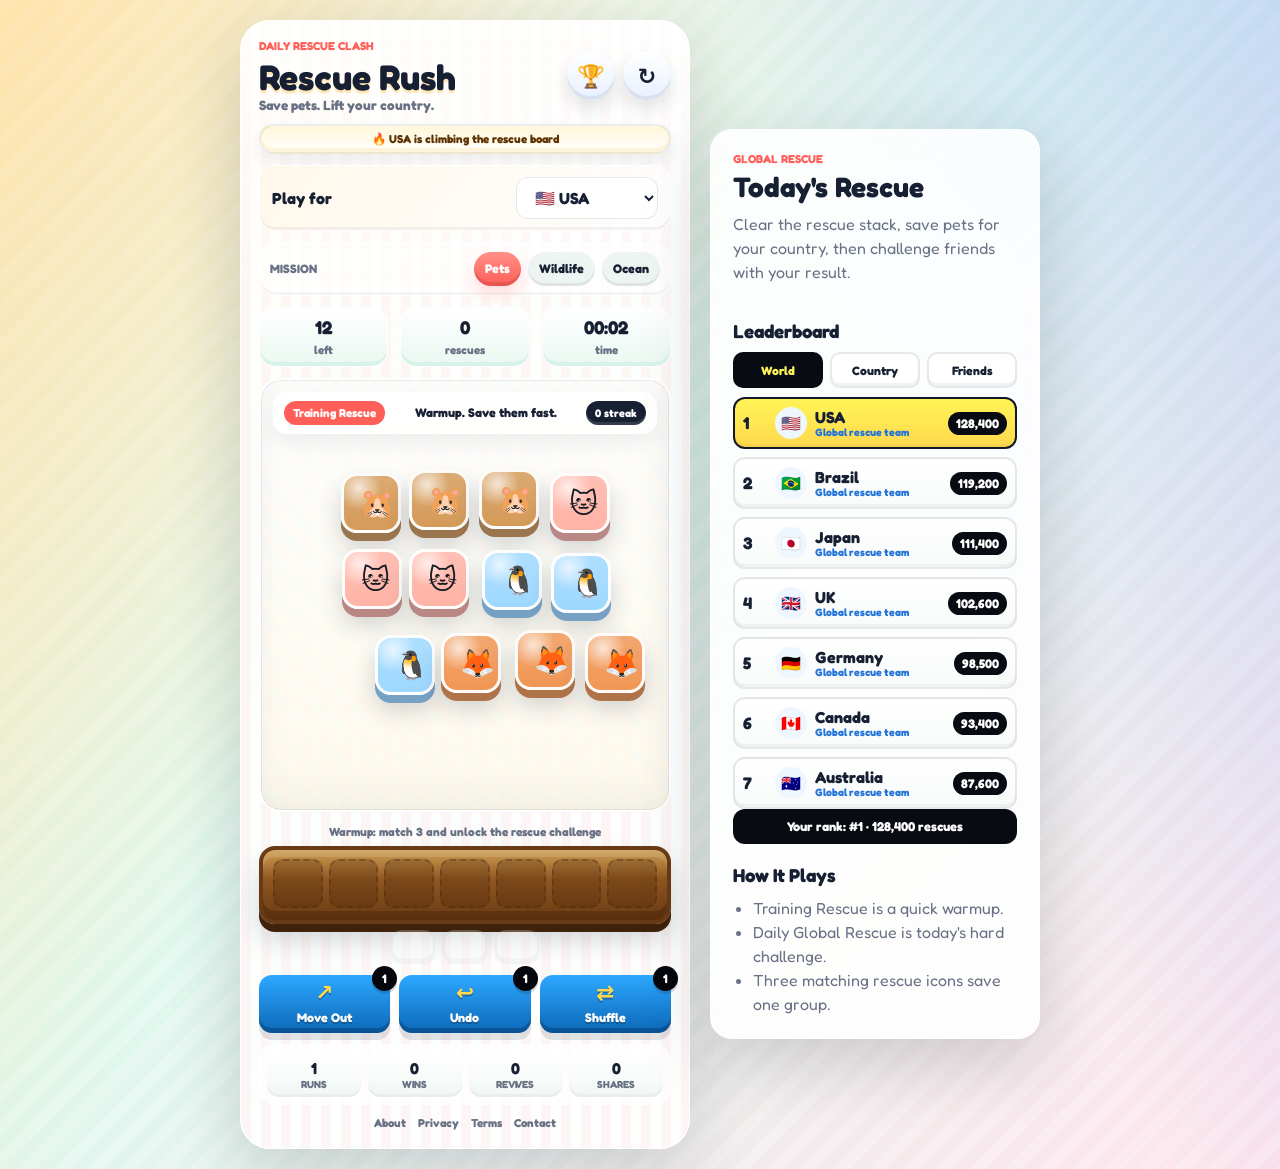
==== commit b353babb: "Add AdSense verification code" ====
--- a/index.html
+++ b/index.html
@@ -17,6 +17,11 @@
     <meta name="apple-mobile-web-app-status-bar-style" content="black-translucent" />
     <meta name="apple-mobile-web-app-title" content="Rescue Rush" />
     <meta name="theme-color" content="#34495e" />
+    <script
+      async
+      src="https://pagead2.googlesyndication.com/pagead/js/adsbygoogle.js?client=ca-pub-4676489831244915"
+      crossorigin="anonymous"
+    ></script>
     <link rel="manifest" href="manifest.webmanifest" />
     <link rel="icon" href="assets/icon.svg" type="image/svg+xml" />
     <link rel="apple-touch-icon" href="assets/icon.svg" />
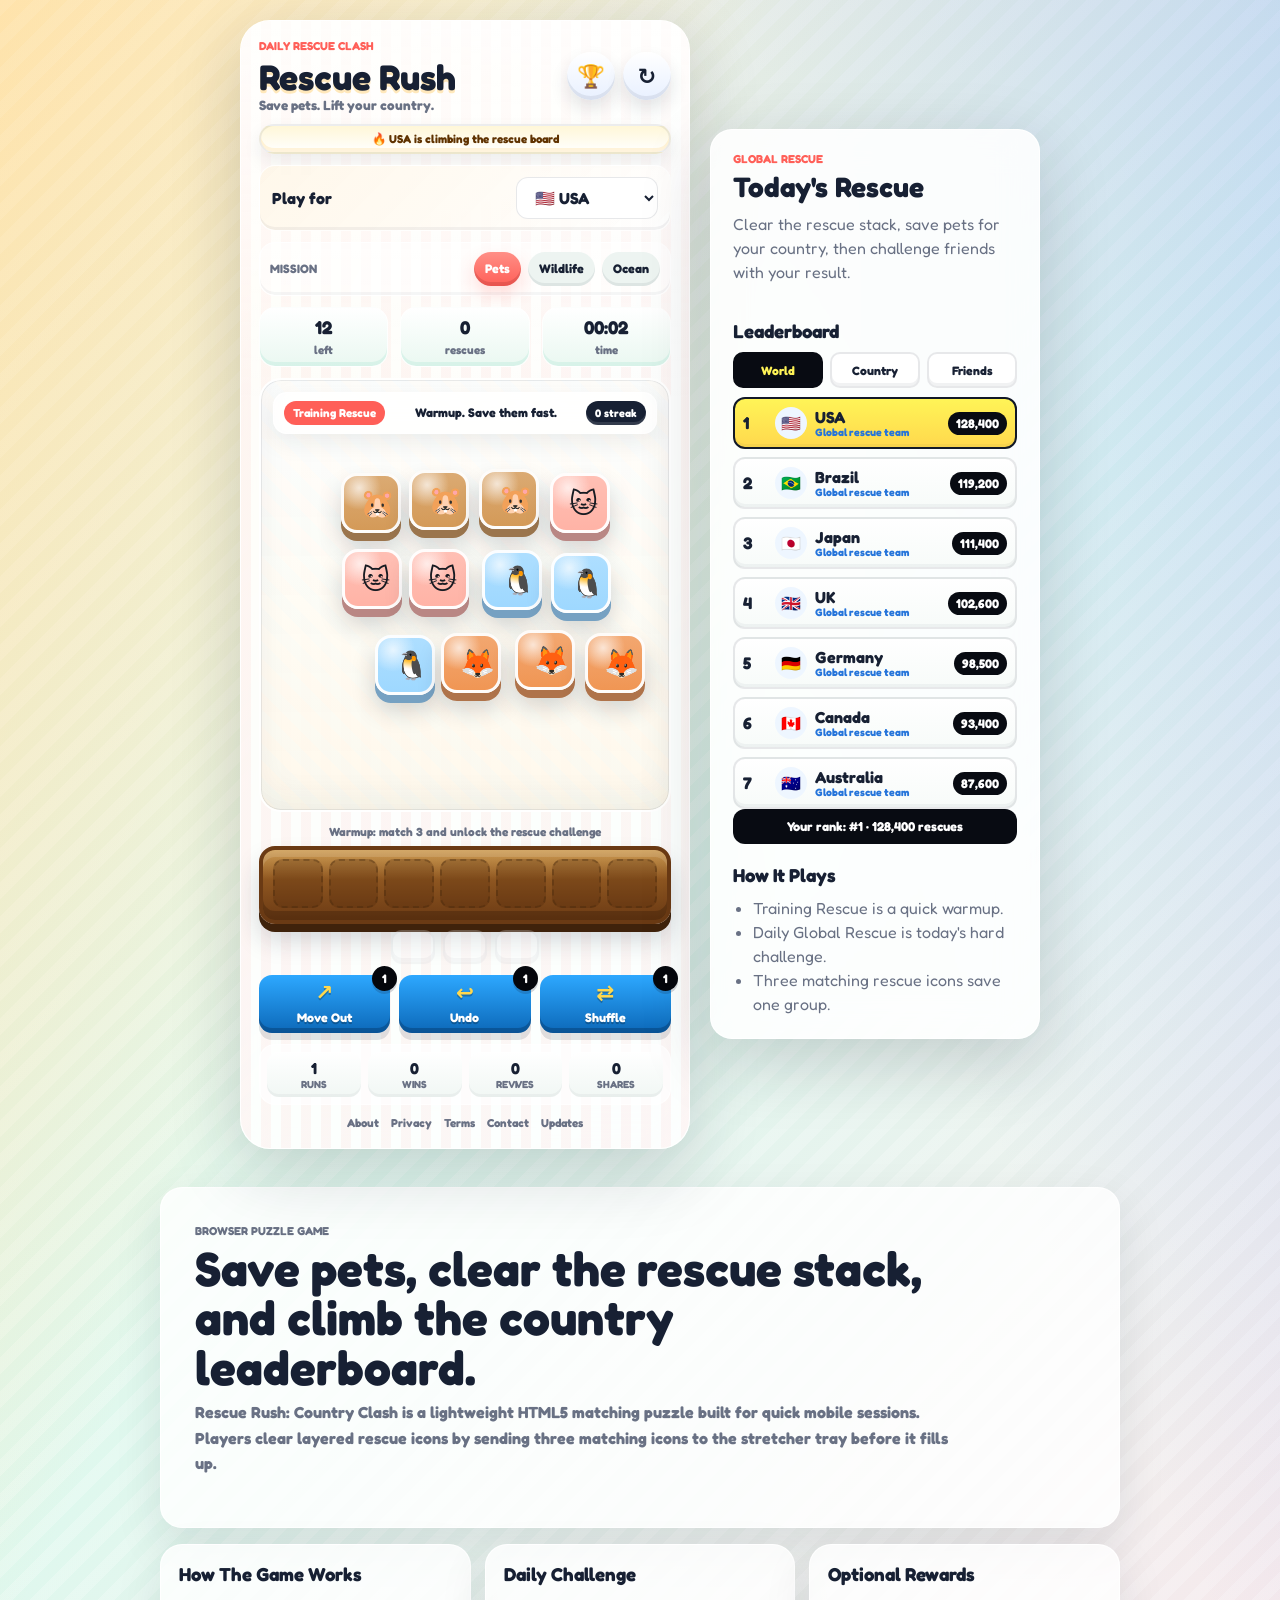
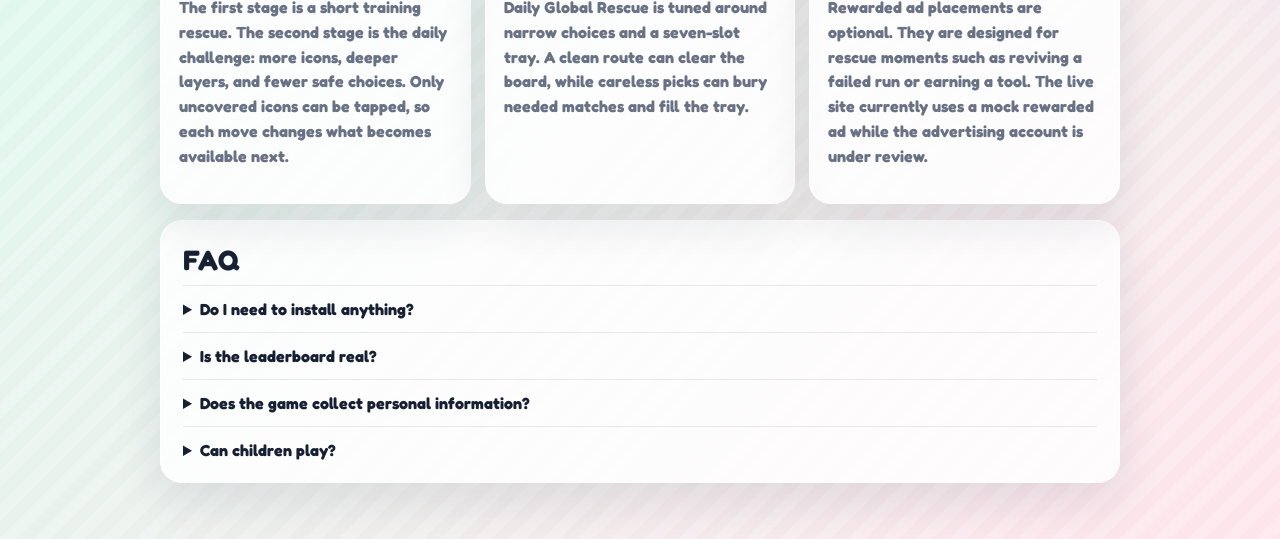
==== commit 82f65855: "Strengthen review content and policies" ====
--- a/index.html
+++ b/index.html
@@ -4,6 +4,10 @@
     <meta charset="UTF-8" />
     <meta name="viewport" content="width=device-width, initial-scale=1.0" />
     <title>Rescue Rush: Country Clash</title>
+    <meta
+      name="description"
+      content="Play Rescue Rush: Country Clash, a mobile browser puzzle game about saving pets, clearing stacked tiles, and competing on a daily country leaderboard."
+    />
     <meta property="og:type" content="website" />
     <meta property="og:title" content="Rescue Rush: Country Clash 🐶🌍" />
     <meta
@@ -28,7 +32,7 @@
     <link rel="preconnect" href="https://fonts.googleapis.com" />
     <link rel="preconnect" href="https://fonts.gstatic.com" crossorigin />
     <link href="https://fonts.googleapis.com/css2?family=Fredoka:wght@400;600;700&display=swap" rel="stylesheet" />
-    <link rel="stylesheet" href="styles.css?v=20" />
+    <link rel="stylesheet" href="styles.css?v=21" />
     <script>
       window.RESCUE_ANALYTICS_CONFIG = {
         posthogKey: "phc_osWViRNHhXMHtS8t7Vt8V2jSW775iNpFBtxZz7qWJ2Pt",
@@ -135,6 +139,7 @@
           <a href="privacy.html">Privacy</a>
           <a href="terms.html">Terms</a>
           <a href="contact.html">Contact</a>
+          <a href="changelog.html">Updates</a>
         </footer>
       </section>
 
@@ -169,6 +174,72 @@
         </section>
       </aside>
     </main>
+
+    <section class="content-shell" aria-label="About Rescue Rush">
+      <article class="content-hero">
+        <p class="eyebrow">Browser Puzzle Game</p>
+        <h2>Save pets, clear the rescue stack, and climb the country leaderboard.</h2>
+        <p>
+          Rescue Rush: Country Clash is a lightweight HTML5 matching puzzle built for quick mobile sessions. Players
+          clear layered rescue icons by sending three matching icons to the stretcher tray before it fills up.
+        </p>
+      </article>
+
+      <div class="content-grid">
+        <article>
+          <h3>How The Game Works</h3>
+          <p>
+            The first stage is a short training rescue. The second stage is the daily challenge: more icons, deeper
+            layers, and fewer safe choices. Only uncovered icons can be tapped, so each move changes what becomes
+            available next.
+          </p>
+        </article>
+        <article>
+          <h3>Daily Challenge</h3>
+          <p>
+            Daily Global Rescue is tuned around narrow choices and a seven-slot tray. A clean route can clear the board,
+            while careless picks can bury needed matches and fill the tray.
+          </p>
+        </article>
+        <article>
+          <h3>Optional Rewards</h3>
+          <p>
+            Rewarded ad placements are optional. They are designed for rescue moments such as reviving a failed run or
+            earning a tool. The live site currently uses a mock rewarded ad while the advertising account is under
+            review.
+          </p>
+        </article>
+      </div>
+
+      <section class="faq-section" aria-label="Frequently asked questions">
+        <h2>FAQ</h2>
+        <details>
+          <summary>Do I need to install anything?</summary>
+          <p>No. Rescue Rush runs directly in a mobile or desktop browser.</p>
+        </details>
+        <details>
+          <summary>Is the leaderboard real?</summary>
+          <p>
+            The current MVP uses simulated leaderboard values for gameplay testing. Real leaderboard services may be
+            added after the game loop and monetization are validated.
+          </p>
+        </details>
+        <details>
+          <summary>Does the game collect personal information?</summary>
+          <p>
+            The game does not require registration. It uses local storage and product analytics to measure gameplay
+            quality, ad interest, and technical performance.
+          </p>
+        </details>
+        <details>
+          <summary>Can children play?</summary>
+          <p>
+            Rescue Rush is a casual puzzle game, but it is not directed specifically to children. Players under the age
+            required in their region should use the game with a parent or guardian.
+          </p>
+        </details>
+      </section>
+    </section>
 
     <div class="modal hidden" id="resultModal" role="dialog" aria-modal="true" aria-labelledby="resultTitle">
       <div class="modal-card">
--- a/styles.css
+++ b/styles.css
@@ -882,6 +882,75 @@
   display: none;
 }
 
+.content-shell {
+  width: min(960px, calc(100% - 28px));
+  margin: 0 auto;
+  padding: 18px 0 56px;
+}
+
+.content-hero,
+.content-grid article,
+.faq-section {
+  border-radius: 22px;
+  background: rgba(255, 255, 255, 0.82);
+  border: 1px solid rgba(255, 255, 255, 0.94);
+  box-shadow: 0 18px 48px rgba(23, 32, 51, 0.1);
+}
+
+.content-hero {
+  padding: clamp(22px, 4vw, 34px);
+  margin-bottom: 16px;
+}
+
+.content-hero h2 {
+  max-width: 760px;
+  font-size: clamp(1.8rem, 5vw, 3rem);
+  line-height: 1.03;
+}
+
+.content-hero p {
+  max-width: 760px;
+  color: var(--muted);
+  font-weight: 700;
+  line-height: 1.6;
+}
+
+.content-grid {
+  display: grid;
+  grid-template-columns: repeat(3, 1fr);
+  gap: 14px;
+}
+
+.content-grid article {
+  padding: 18px;
+}
+
+.content-grid p,
+.faq-section p {
+  color: var(--muted);
+  font-weight: 700;
+  line-height: 1.55;
+}
+
+.faq-section {
+  margin-top: 16px;
+  padding: 22px;
+}
+
+.faq-section details {
+  border-top: 1px solid rgba(23, 32, 51, 0.09);
+  padding: 13px 0;
+}
+
+.faq-section details:last-child {
+  padding-bottom: 0;
+}
+
+.faq-section summary {
+  cursor: pointer;
+  font-weight: 950;
+}
+
 .legal-page {
   background: linear-gradient(135deg, #fff1d6 0%, #dff8ee 48%, #e9edff 100%);
 }
@@ -1032,6 +1101,10 @@
 
   .metrics-strip {
     display: none;
+  }
+
+  .content-grid {
+    grid-template-columns: 1fr;
   }
 
   .tray {
